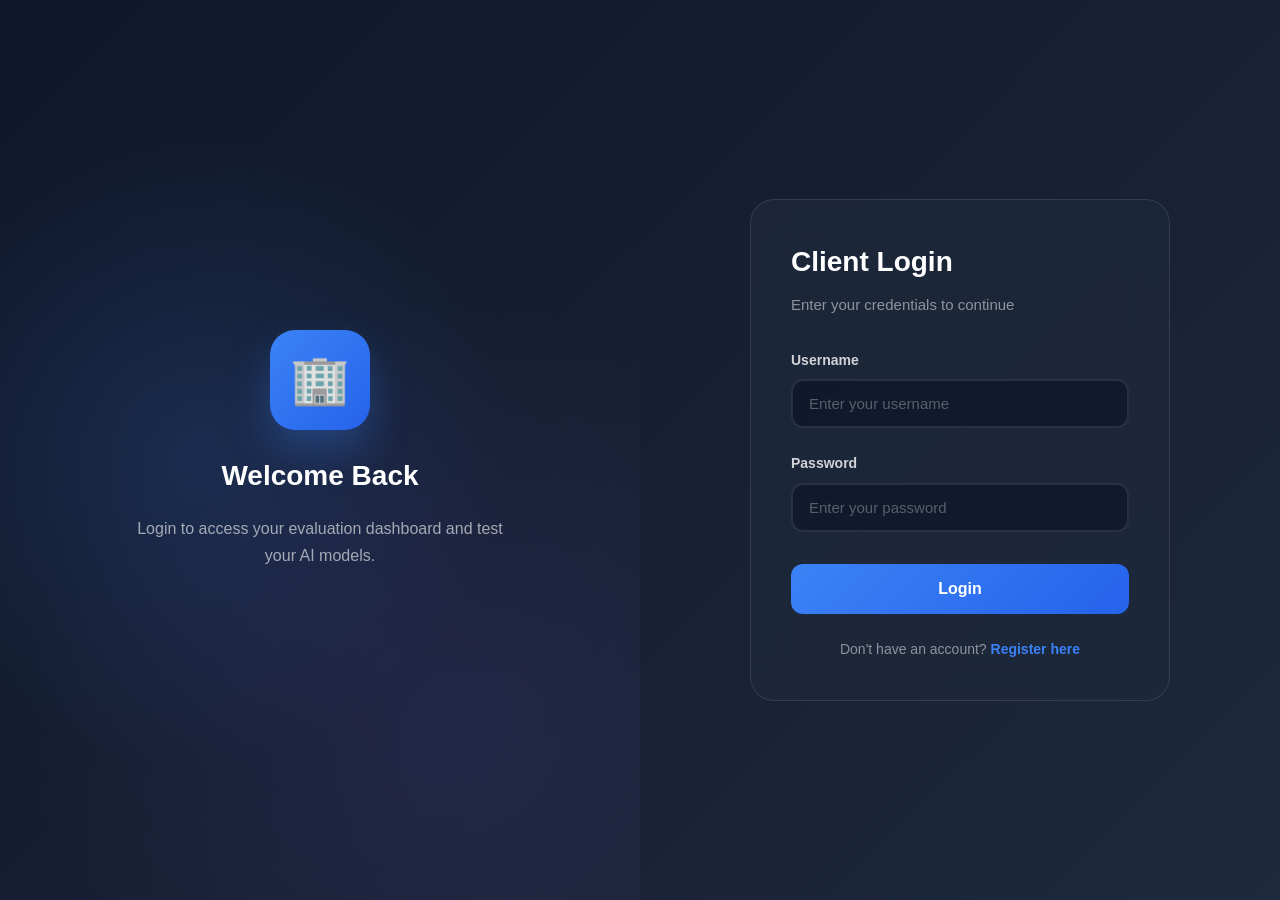
==== templates/client-dashboard.html @ 31e7d200 "Add Scale AI features for Africa: Annotations, RLHF, Synthetic Data, Payments, Notifications - Annot" ====
<!DOCTYPE html>
<html lang="en">
<head>
    <meta charset="UTF-8">
    <meta name="viewport" content="width=device-width, initial-scale=1.0">
    <title>Client Dashboard - Moussoum Defar</title>
    <link href="https://fonts.googleapis.com/css2?family=Inter:wght@300;400;500;600;700&display=swap" rel="stylesheet">
    <style>
        *, *::before, *::after { margin: 0; padding: 0; box-sizing: border-box; }
        body { font-family: 'Inter', sans-serif; background: #0a0f1a; color: white; min-height: 100vh; }
        .layout { display: flex; min-height: 100vh; }

        .sidebar {
            width: 260px; background: #0f172a; border-right: 1px solid rgba(255,255,255,0.06);
            padding: 32px 20px; position: fixed; top: 0; bottom: 0; left: 0;
            display: flex; flex-direction: column;
        }
        .sidebar-logo { display: flex; align-items: center; gap: 10px; text-decoration: none; color: white; font-size: 18px; font-weight: 600; margin-bottom: 40px; }
        .sidebar-logo-icon { width: 36px; height: 36px; background: linear-gradient(135deg, #3b82f6, #2563eb); border-radius: 10px; display: flex; align-items: center; justify-content: center; font-size: 16px; }
        .sidebar-nav { flex: 1; }
        .sidebar-link { display: flex; align-items: center; gap: 12px; padding: 12px 16px; color: rgba(255,255,255,0.5); text-decoration: none; border-radius: 10px; font-size: 14px; font-weight: 500; transition: all 0.2s; margin-bottom: 4px; cursor: pointer; }
        .sidebar-link:hover { color: white; background: rgba(255,255,255,0.04); }
        .sidebar-link.active { color: white; background: rgba(59, 130, 246, 0.1); border: 1px solid rgba(59, 130, 246, 0.15); }
        .sidebar-link .icon { font-size: 18px; width: 24px; text-align: center; }
        .sidebar-section { font-size: 11px; font-weight: 600; color: rgba(255,255,255,0.25); text-transform: uppercase; letter-spacing: 0.08em; padding: 16px 16px 8px; }
        .sidebar-footer { border-top: 1px solid rgba(255,255,255,0.06); padding-top: 20px; }
        .sidebar-user { display: flex; align-items: center; gap: 12px; padding: 12px 16px; background: rgba(255,255,255,0.03); border-radius: 10px; border: 1px solid rgba(255,255,255,0.06); }
        .user-avatar { width: 36px; height: 36px; background: rgba(59, 130, 246, 0.15); border-radius: 10px; display: flex; align-items: center; justify-content: center; font-size: 14px; font-weight: 600; color: #3b82f6; }
        .user-info { flex: 1; }
        .user-name { font-size: 13px; font-weight: 600; color: white; }
        .user-role { font-size: 11px; color: rgba(255,255,255,0.4); }

        .main { flex: 1; margin-left: 260px; padding: 40px; }
        .page-header { display: flex; justify-content: space-between; align-items: center; margin-bottom: 40px; }
        .page-title { font-size: 28px; font-weight: 600; color: white; }
        .page-subtitle { font-size: 14px; color: rgba(255,255,255,0.4); margin-top: 4px; }

        .stats-row { display: grid; grid-template-columns: repeat(4, 1fr); gap: 16px; margin-bottom: 40px; }
        .stat-card { background: rgba(15, 23, 42, 0.6); border: 1px solid rgba(255,255,255,0.06); border-radius: 14px; padding: 24px; }
        .stat-card-label { font-size: 12px; color: rgba(255,255,255,0.4); text-transform: uppercase; letter-spacing: 0.05em; margin-bottom: 8px; }
        .stat-card-value { font-size: 32px; font-weight: 600; color: white; }
        .stat-card-value.green { color: #10b981; }
        .stat-card-value.blue { color: #3b82f6; }
        .stat-card-value.purple { color: #8b5cf6; }

        .card { background: rgba(15, 23, 42, 0.6); border: 1px solid rgba(255,255,255,0.06); border-radius: 16px; margin-bottom: 24px; }
        .card-header { padding: 24px 28px; border-bottom: 1px solid rgba(255,255,255,0.06); display: flex; justify-content: space-between; align-items: center; }
        .card-title { font-size: 18px; font-weight: 600; color: white; }
        .card-body { padding: 28px; }

        .tabs { display: flex; gap: 4px; margin-bottom: 24px; background: rgba(15, 23, 42, 0.6); border: 1px solid rgba(255,255,255,0.06); border-radius: 12px; padding: 4px; }
        .tab { padding: 10px 20px; border-radius: 8px; font-size: 14px; font-weight: 500; color: rgba(255,255,255,0.5); cursor: pointer; transition: all 0.2s; border: none; background: none; font-family: 'Inter', sans-serif; }
        .tab:hover { color: white; }
        .tab.active { background: rgba(59, 130, 246, 0.15); color: #3b82f6; }

        .section { display: none; }
        .section.active { display: block; }

        .btn { padding: 10px 20px; font-size: 14px; font-weight: 500; border-radius: 10px; border: none; cursor: pointer; transition: all 0.2s; font-family: 'Inter', sans-serif; }
        .btn-primary { background: #3b82f6; color: white; }
        .btn-primary:hover { background: #2563eb; }
        .btn-secondary { background: rgba(255,255,255,0.06); color: rgba(255,255,255,0.7); border: 1px solid rgba(255,255,255,0.1); }
        .btn-danger { background: rgba(220, 38, 38, 0.1); color: #fca5a5; border: 1px solid rgba(220, 38, 38, 0.2); }

        .form-row { display: grid; grid-template-columns: 1fr 1fr; gap: 16px; }
        .form-group { margin-bottom: 20px; }
        .form-group.full { grid-column: 1 / -1; }
        .form-group label { display: block; margin-bottom: 8px; font-size: 13px; font-weight: 500; color: rgba(255,255,255,0.6); }
        .form-group input, .form-group select, .form-group textarea {
            width: 100%; padding: 12px 16px; background: rgba(10, 15, 26, 0.8); border: 1px solid rgba(255,255,255,0.1);
            border-radius: 10px; font-size: 14px; color: white; font-family: 'Inter', sans-serif; transition: all 0.2s;
        }
        .form-group input:focus, .form-group select:focus, .form-group textarea:focus { outline: none; border-color: #3b82f6; box-shadow: 0 0 0 3px rgba(59, 130, 246, 0.1); }
        .form-group select option { background: #1e293b; }
        .form-group textarea { resize: vertical; min-height: 80px; }
        .form-actions { display: flex; gap: 12px; justify-content: flex-end; margin-top: 8px; }

        table { width: 100%; border-collapse: collapse; }
        th { text-align: left; padding: 12px 16px; font-size: 11px; font-weight: 600; color: rgba(255,255,255,0.4); text-transform: uppercase; letter-spacing: 0.05em; border-bottom: 1px solid rgba(255,255,255,0.06); }
        td { padding: 14px 16px; font-size: 14px; color: rgba(255,255,255,0.7); border-bottom: 1px solid rgba(255,255,255,0.04); }
        tr:hover td { background: rgba(255,255,255,0.02); }
        .badge { display: inline-block; padding: 4px 12px; border-radius: 9999px; font-size: 12px; font-weight: 500; }
        .badge-active { background: rgba(16, 185, 129, 0.12); color: #10b981; }
        .badge-pending { background: rgba(251, 191, 36, 0.12); color: #fbbf24; }
        .badge-completed { background: rgba(59, 130, 246, 0.12); color: #3b82f6; }
        .badge-running { background: rgba(139, 92, 246, 0.12); color: #8b5cf6; }

        .modal-overlay { position: fixed; inset: 0; background: rgba(0,0,0,0.6); backdrop-filter: blur(4px); display: flex; align-items: center; justify-content: center; z-index: 1000; opacity: 0; pointer-events: none; transition: opacity 0.2s; }
        .modal-overlay.open { opacity: 1; pointer-events: all; }
        .modal { background: #1e293b; border: 1px solid rgba(255,255,255,0.1); border-radius: 20px; width: 100%; max-width: 640px; max-height: 90vh; overflow-y: auto; transform: translateY(20px); transition: transform 0.2s; }
        .modal-overlay.open .modal { transform: translateY(0); }
        .modal-header { padding: 24px 28px; border-bottom: 1px solid rgba(255,255,255,0.06); display: flex; justify-content: space-between; align-items: center; }
        .modal-title { font-size: 18px; font-weight: 600; }
        .modal-close { width: 32px; height: 32px; background: rgba(255,255,255,0.06); border: none; border-radius: 8px; color: rgba(255,255,255,0.5); font-size: 16px; cursor: pointer; display: flex; align-items: center; justify-content: center; }
        .modal-close:hover { background: rgba(255,255,255,0.1); color: white; }
        .modal-body { padding: 28px; }

        .alert { padding: 12px 16px; border-radius: 10px; font-size: 13px; margin-bottom: 16px; display: none; }
        .alert.show { display: block; }
        .alert-success { background: rgba(16, 185, 129, 0.1); color: #6ee7b7; border: 1px solid rgba(16, 185, 129, 0.2); }
        .alert-error { background: rgba(220, 38, 38, 0.1); color: #fca5a5; border: 1px solid rgba(220, 38, 38, 0.2); }

        .empty { text-align: center; padding: 60px 20px; }
        .empty-icon { font-size: 48px; margin-bottom: 16px; opacity: 0.5; }
        .empty-title { font-size: 16px; font-weight: 600; color: white; margin-bottom: 8px; }
        .empty-desc { font-size: 14px; color: rgba(255,255,255,0.4); margin-bottom: 24px; }

        .progress-bar { width: 100%; height: 6px; background: rgba(255,255,255,0.06); border-radius: 3px; overflow: hidden; }
        .progress-fill { height: 100%; background: linear-gradient(90deg, #3b82f6, #2563eb); border-radius: 3px; transition: width 0.3s; }

        @media (max-width: 1024px) {
            .sidebar { display: none; }
            .main { margin-left: 0; }
            .stats-row { grid-template-columns: repeat(2, 1fr); }
            .form-row { grid-template-columns: 1fr; }
        }
    </style>
</head>
<body>
    <div class="layout">
        <aside class="sidebar">
            <a href="/templates/index.html" class="sidebar-logo">
                <div class="sidebar-logo-icon">M</div>
                Moussoum Defar
            </a>
            <nav class="sidebar-nav">
                <a class="sidebar-link active" onclick="showSection('overview', this)"><span class="icon">📊</span> Overview</a>
                <div class="sidebar-section">Data</div>
                <a class="sidebar-link" onclick="showSection('collections', this)"><span class="icon">📦</span> Data Collections</a>
                <a class="sidebar-link" onclick="showSection('annotations', this)"><span class="icon">🏷️</span> Annotation Tasks</a>
                <a class="sidebar-link" onclick="showSection('rlhf', this)"><span class="icon">🤖</span> RLHF Tasks</a>
                <a class="sidebar-link" onclick="showSection('synthetic', this)"><span class="icon">🧬</span> Synthetic Data</a>
                <div class="sidebar-section">Tools</div>
                <a class="sidebar-link" onclick="showSection('evaluation', this)"><span class="icon">🧪</span> AI Evaluation</a>
                <a href="/api/docs/" class="sidebar-link"><span class="icon">📖</span> API Docs</a>
            </nav>
            <div class="sidebar-footer">
                <div class="sidebar-user">
                    <div class="user-avatar" id="userInitial">C</div>
                    <div class="user-info">
                        <div class="user-name" id="userName">Client</div>
                        <div class="user-role">Company</div>
                    </div>
                </div>
            </div>
        </aside>

        <main class="main">
            <!-- OVERVIEW -->
            <div class="section active" id="sec-overview">
                <div class="page-header"><h1 class="page-title">Dashboard</h1></div>
                <div class="stats-row">
                    <div class="stat-card"><div class="stat-card-label">Collections</div><div class="stat-card-value blue" id="sCollections">0</div></div>
                    <div class="stat-card"><div class="stat-card-label">Annotations</div><div class="stat-card-value green" id="sAnnotations">0</div></div>
                    <div class="stat-card"><div class="stat-card-label">RLHF Tasks</div><div class="stat-card-value purple" id="sRLHF">0</div></div>
                    <div class="stat-card"><div class="stat-card-label">Synthetic Jobs</div><div class="stat-card-value" id="sSynthetic">0</div></div>
                </div>
                <div class="card">
                    <div class="card-header"><h2 class="card-title">Quick Actions</h2></div>
                    <div class="card-body" style="display:flex;gap:16px;flex-wrap:wrap;">
                        <button class="btn btn-primary" onclick="openModal('collection')">+ New Data Collection</button>
                        <button class="btn btn-primary" onclick="openModal('annotation')">+ New Annotation Task</button>
                        <button class="btn btn-primary" onclick="openModal('rlhf')">+ New RLHF Task</button>
                        <button class="btn btn-primary" onclick="openModal('synthetic')">+ Generate Synthetic Data</button>
                    </div>
                </div>
            </div>

            <!-- DATA COLLECTIONS -->
            <div class="section" id="sec-collections">
                <div class="page-header"><h1 class="page-title">Data Collections</h1><button class="btn btn-primary" onclick="openModal('collection')">+ New Collection</button></div>
                <div class="card"><div class="card-body">
                    <table><thead><tr><th>Title</th><th>Type</th><th>Language</th><th>Country</th><th>Progress</th><th>Status</th><th>Actions</th></tr></thead>
                    <tbody id="collectionsTable"></tbody></table>
                </div></div>
            </div>

            <!-- ANNOTATIONS -->
            <div class="section" id="sec-annotations">
                <div class="page-header"><h1 class="page-title">Annotation Tasks</h1><button class="btn btn-primary" onclick="openModal('annotation')">+ New Task</button></div>
                <div class="card"><div class="card-body">
                    <table><thead><tr><th>Title</th><th>Type</th><th>Language</th><th>Difficulty</th><th>Reward</th><th>Progress</th><th>Status</th></tr></thead>
                    <tbody id="annotationsTable"></tbody></table>
                </div></div>
            </div>

            <!-- RLHF -->
            <div class="section" id="sec-rlhf">
                <div class="page-header"><h1 class="page-title">RLHF Tasks</h1><button class="btn btn-primary" onclick="openModal('rlhf')">+ New Task</button></div>
                <div class="card"><div class="card-body">
                    <table><thead><tr><th>Title</th><th>Type</th><th>Language</th><th>Prompt</th><th>Responses</th><th>Workers</th><th>Status</th></tr></thead>
                    <tbody id="rlhfTable"></tbody></table>
                </div></div>
            </div>

            <!-- SYNTHETIC -->
            <div class="section" id="sec-synthetic">
                <div class="page-header"><h1 class="page-title">Synthetic Data</h1><button class="btn btn-primary" onclick="openModal('synthetic')">+ New Job</button></div>
                <div class="card"><div class="card-body">
                    <table><thead><tr><th>Title</th><th>Type</th><th>Language</th><th>Target</th><th>Generated</th><th>Status</th><th>Actions</th></tr></thead>
                    <tbody id="syntheticTable"></tbody></table>
                </div></div>
            </div>

            <!-- EVALUATION -->
            <div class="section" id="sec-evaluation">
                <div class="page-header"><h1 class="page-title">AI Evaluation</h1><button class="btn btn-primary" onclick="window.location.href='/templates/evaluation.html'">Open Lab</button></div>
                <div class="card"><div class="card-body"><p style="color:rgba(255,255,255,0.5);">Go to the Evaluation Lab to test your AI models against African benchmarks.</p></div></div>
            </div>
        </main>
    </div>

    <!-- MODAL -->
    <div class="modal-overlay" id="modal">
        <div class="modal">
            <div class="modal-header">
                <h3 class="modal-title" id="modalTitle">New Task</h3>
                <button class="modal-close" onclick="closeModal()">×</button>
            </div>
            <div class="modal-body" id="modalBody"></div>
        </div>
    </div>

    <script>
        const TOKEN = localStorage.getItem('clientToken');
        const clientData = JSON.parse(localStorage.getItem('clientData') || '{}');
        if (!TOKEN) window.location.href = '/templates/client-login.html';

        const headers = { 'Authorization': 'Bearer ' + TOKEN, 'Content-Type': 'application/json' };

        if (clientData.company_name) {
            document.getElementById('userName').textContent = clientData.company_name;
            document.getElementById('userInitial').textContent = clientData.company_name[0].toUpperCase();
        }

        const LANGUAGES = [
            { code: 'wo', name: 'Wolof' }, { code: 'fr', name: 'French' }, { code: 'en', name: 'English' },
            { code: 'pcm', name: 'Pidgin' }, { code: 'ha', name: 'Hausa' }, { code: 'sw', name: 'Swahili' },
            { code: 'sh', name: 'Sheng' }, { code: 'ak', name: 'Akan' }, { code: 'am', name: 'Amharic' },
            { code: 'bm', name: 'Bambara' }, { code: 'yo', name: 'Yoruba' }, { code: 'ig', name: 'Igbo' },
            { code: 'zu', name: 'Zulu' }, { code: 'af', name: 'Afrikaans' }, { code: 'rw', name: 'Kinyarwanda' },
            { code: 'sn', name: 'Shona' }
        ];
        const COUNTRIES = [
            { code: 'SN', name: 'Senegal' }, { code: 'NG', name: 'Nigeria' }, { code: 'KE', name: 'Kenya' },
            { code: 'GH', name: 'Ghana' }, { code: 'CI', name: 'Ivory Coast' }, { code: 'ML', name: 'Mali' },
            { code: 'CM', name: 'Cameroon' }, { code: 'TZ', name: 'Tanzania' }, { code: 'ET', name: 'Ethiopia' },
            { code: 'ZA', name: 'South Africa' }
        ];

        function showSection(name, el) {
            document.querySelectorAll('.section').forEach(s => s.classList.remove('active'));
            document.querySelectorAll('.sidebar-link').forEach(l => l.classList.remove('active'));
            document.getElementById('sec-' + name).classList.add('active');
            if (el) el.classList.add('active');
        }

        async function api(url, opts = {}) {
            const res = await fetch(url, { headers, ...opts });
            if (res.status === 401) { localStorage.removeItem('clientToken'); window.location.href = '/templates/client-login.html'; return null; }
            return res.json();
        }

        function langOpts() { return LANGUAGES.map(l => `<option value="${l.code}">${l.name}</option>`).join(''); }
        function countryOpts() { return COUNTRIES.map(c => `<option value="${c.code}">${c.name}</option>`).join(''); }

        async function loadOverview() {
            const [collections, annotations, rlhf, synthetic] = await Promise.all([
                api('/api/v1/clients/data-collections/'),
                api('/api/v1/workers/annotations/'),
                api('/api/v1/workers/rlhf/'),
                api('/api/v1/workers/synthetic/'),
            ]);
            document.getElementById('sCollections').textContent = (collections || []).length;
            document.getElementById('sAnnotations').textContent = (annotations || []).length;
            document.getElementById('sRLHF').textContent = (rlhf || []).length;
            document.getElementById('sSynthetic').textContent = (synthetic || []).length;
        }

        async function loadCollections() {
            const data = await api('/api/v1/clients/data-collections/');
            if (!data || data.length === 0) {
                document.getElementById('collectionsTable').innerHTML = '<tr><td colspan="7" class="empty"><div class="empty-title">No collections</div></td></tr>';
                return;
            }
            document.getElementById('collectionsTable').innerHTML = data.map(c => {
                const progress = c.target_count > 0 ? Math.round((c.current_count / c.target_count) * 100) : 0;
                return `<tr>
                    <td style="font-weight:500;color:white;">${c.title}</td>
                    <td>${c.data_type}</td>
                    <td>${c.language_name || '-'}</td>
                    <td>${c.country_name || '-'}</td>
                    <td><div style="display:flex;align-items:center;gap:10px;"><div class="progress-bar" style="width:80px;"><div class="progress-fill" style="width:${progress}%;"></div></div><span style="font-size:12px;color:rgba(255,255,255,0.5);">${c.current_count}/${c.target_count}</span></div></td>
                    <td><span class="badge badge-${c.status}">${c.status}</span></td>
                    <td><button class="btn btn-danger" style="padding:6px 12px;font-size:12px;" onclick="deleteItem('/api/v1/clients/data-collections/${c.id}/')">Delete</button></td>
                </tr>`;
            }).join('');
        }

        async function loadAnnotations() {
            const data = await api('/api/v1/workers/annotations/');
            if (!data || data.length === 0) {
                document.getElementById('annotationsTable').innerHTML = '<tr><td colspan="7" class="empty"><div class="empty-title">No annotation tasks</div></td></tr>';
                return;
            }
            document.getElementById('annotationsTable').innerHTML = data.map(t => `
                <tr>
                    <td style="font-weight:500;color:white;">${t.title}</td>
                    <td>${t.task_type.replace('_', ' ')}</td>
                    <td>${t.language_name || '-'}</td>
                    <td>${'★'.repeat(t.difficulty)}</td>
                    <td style="color:#10b981;font-weight:600;">$${t.reward}</td>
                    <td>${t.current_annotations}/${t.max_annotations}</td>
                    <td><span class="badge badge-${t.status}">${t.status}</span></td>
                </tr>
            `).join('');
        }

        async function loadRLHF() {
            const data = await api('/api/v1/workers/rlhf/');
            if (!data || data.length === 0) {
                document.getElementById('rlhfTable').innerHTML = '<tr><td colspan="7" class="empty"><div class="empty-title">No RLHF tasks</div></td></tr>';
                return;
            }
            document.getElementById('rlhfTable').innerHTML = data.map(t => `
                <tr>
                    <td style="font-weight:500;color:white;">${t.title}</td>
                    <td>${t.task_type.replace('_', ' ')}</td>
                    <td>${t.language_name || '-'}</td>
                    <td style="max-width:200px;overflow:hidden;text-overflow:ellipsis;white-space:nowrap;">${t.prompt}</td>
                    <td>${t.responses.length}</td>
                    <td>${t.current_workers}/${t.max_workers}</td>
                    <td><span class="badge badge-${t.status}">${t.status}</span></td>
                </tr>
            `).join('');
        }

        async function loadSynthetic() {
            const data = await api('/api/v1/workers/synthetic/');
            if (!data || data.length === 0) {
                document.getElementById('syntheticTable').innerHTML = '<tr><td colspan="7" class="empty"><div class="empty-title">No synthetic jobs</div></td></tr>';
                return;
            }
            document.getElementById('syntheticTable').innerHTML = data.map(j => `
                <tr>
                    <td style="font-weight:500;color:white;">${j.title}</td>
                    <td>${j.generation_type.replace('_', ' ')}</td>
                    <td>${j.language_name || '-'}</td>
                    <td>${j.target_count}</td>
                    <td>${j.current_count}</td>
                    <td><span class="badge badge-${j.status}">${j.status}</span></td>
                    <td>${j.status === 'completed' ? '<button class="btn btn-secondary" style="padding:6px 12px;font-size:12px;" onclick="downloadSynthetic(' + j.id + ')">Download</button>' : ''}</td>
                </tr>
            `).join('');
        }

        async function deleteItem(url) {
            if (!confirm('Delete this item?')) return;
            await fetch(url, { method: 'DELETE', headers });
            loadCollections();
        }

        async function downloadSynthetic(id) {
            const data = await api('/api/v1/workers/synthetic/' + id + '/download/');
            if (data) {
                const blob = new Blob([JSON.stringify(data.data, null, 2)], { type: 'application/json' });
                const a = document.createElement('a');
                a.href = URL.createObjectURL(blob);
                a.download = data.title + '.json';
                a.click();
            }
        }

        function openModal(type) {
            const title = { collection: 'New Data Collection', annotation: 'New Annotation Task', rlhf: 'New RLHF Task', synthetic: 'Generate Synthetic Data' }[type];
            document.getElementById('modalTitle').textContent = title;

            const forms = {
                collection: `
                    <form id="createForm" onsubmit="submitForm(event, 'collection')">
                        <div class="form-group full"><label>Title *</label><input type="text" id="fTitle" required placeholder="e.g. Wolof Voice Commands"></div>
                        <div class="form-group full"><label>Description *</label><textarea id="fDesc" required placeholder="Describe what data you need..."></textarea></div>
                        <div class="form-row">
                            <div class="form-group"><label>Data Type *</label><select id="fType"><option value="text">Text</option><option value="audio">Audio</option><option value="image">Image</option><option value="video">Video</option><option value="document">Document</option></select></div>
                            <div class="form-group"><label>Language *</label><select id="fLang">${langOpts()}</select></div>
                        </div>
                        <div class="form-row">
                            <div class="form-group"><label>Country *</label><select id="fCountry">${countryOpts()}</select></div>
                            <div class="form-group"><label>Target Count</label><input type="number" id="fTarget" value="100" min="1"></div>
                        </div>
                        <div class="form-row">
                            <div class="form-group"><label>Price per Item ($)</label><input type="number" id="fPrice" value="0.10" min="0.01" step="0.01"></div>
                            <div class="form-group"><label>Status</label><select id="fStatus"><option value="active">Active</option><option value="paused">Paused</option></select></div>
                        </div>
                        <div class="form-group full"><label>Instructions</label><textarea id="fInstructions" placeholder="Special instructions for workers..."></textarea></div>
                        <div class="form-actions"><button type="button" class="btn btn-secondary" onclick="closeModal()">Cancel</button><button type="submit" class="btn btn-primary">Create</button></div>
                    </form>`,
                annotation: `
                    <form id="createForm" onsubmit="submitForm(event, 'annotation')">
                        <div class="form-group full"><label>Title *</label><input type="text" id="fTitle" required placeholder="e.g. Classify Senegalese market images"></div>
                        <div class="form-group full"><label>Description *</label><textarea id="fDesc" required placeholder="What should annotators do..."></textarea></div>
                        <div class="form-row">
                            <div class="form-group"><label>Task Type *</label><select id="fTaskType"><option value="image_bbox">Image Bounding Box</option><option value="image_classification">Image Classification</option><option value="text_classification">Text Classification</option><option value="text_ner">Named Entity Recognition</option><option value="text_sentiment">Sentiment Analysis</option><option value="text_translation">Translation</option><option value="audio_transcription">Audio Transcription</option><option value="conversation_rating">Conversation Rating</option></select></div>
                            <div class="form-group"><label>Language *</label><select id="fLang">${langOpts()}</select></div>
                        </div>
                        <div class="form-row">
                            <div class="form-group"><label>Country</label><select id="fCountry">${countryOpts()}</select></div>
                            <div class="form-group"><label>Difficulty</label><select id="fDifficulty"><option value="1">Easy</option><option value="2" selected>Medium</option><option value="3">Hard</option><option value="4">Expert</option></select></div>
                        </div>
                        <div class="form-row">
                            <div class="form-group"><label>Reward ($)</label><input type="number" id="fReward" value="0.10" min="0.01" step="0.01"></div>
                            <div class="form-group"><label>Max Workers</label><input type="number" id="fMaxWorkers" value="3" min="1"></div>
                        </div>
                        <div class="form-group full"><label>Instructions</label><textarea id="fInstructions" placeholder="Detailed instructions for annotators..."></textarea></div>
                        <div class="form-actions"><button type="button" class="btn btn-secondary" onclick="closeModal()">Cancel</button><button type="submit" class="btn btn-primary">Create Task</button></div>
                    </form>`,
                rlhf: `
                    <form id="createForm" onsubmit="submitForm(event, 'rlhf')">
                        <div class="form-group full"><label>Title *</label><input type="text" id="fTitle" required placeholder="e.g. Compare Wolof translation quality"></div>
                        <div class="form-group full"><label>Description *</label><textarea id="fDesc" required placeholder="What should workers evaluate..."></textarea></div>
                        <div class="form-row">
                            <div class="form-group"><label>Task Type *</label><select id="fTaskType"><option value="comparison">Response Comparison (A vs B)</option><option value="ranking">Rank Multiple Responses</option><option value="rating">Rate Response Quality</option><option value="preference">Preference Pair</option><option value="correction">Text Correction</option></select></div>
                            <div class="form-group"><label>Language *</label><select id="fLang">${langOpts()}</select></div>
                        </div>
                        <div class="form-group full"><label>AI Prompt *</label><textarea id="fPrompt" required placeholder="The prompt given to the AI model..."></textarea></div>
                        <div class="form-group full"><label>AI Responses (one per line) *</label><textarea id="fResponses" required placeholder="Response A&#10;Response B&#10;Response C"></textarea></div>
                        <div class="form-row">
                            <div class="form-group"><label>Reward ($)</label><input type="number" id="fReward" value="0.15" min="0.01" step="0.01"></div>
                            <div class="form-group"><label>Max Workers</label><input type="number" id="fMaxWorkers" value="5" min="1"></div>
                        </div>
                        <div class="form-actions"><button type="button" class="btn btn-secondary" onclick="closeModal()">Cancel</button><button type="submit" class="btn btn-primary">Create Task</button></div>
                    </form>`,
                synthetic: `
                    <form id="createForm" onsubmit="submitForm(event, 'synthetic')">
                        <div class="form-group full"><label>Title *</label><input type="text" id="fTitle" required placeholder="e.g. Generate Yoruba Q&A pairs"></div>
                        <div class="form-group full"><label>Description</label><textarea id="fDesc" placeholder="Description of the synthetic data..."></textarea></div>
                        <div class="form-row">
                            <div class="form-group"><label>Generation Type *</label><select id="fGenType"><option value="conversation">Conversation Generation</option><option value="translation">Translation Pairs</option><option value="qa_pairs">Q&A Pairs</option><option value="text_variations">Text Variations</option><option value="entity_data">Named Entity Data</option><option value="sentiment_data">Sentiment Labeled Text</option></select></div>
                            <div class="form-group"><label>Language *</label><select id="fLang">${langOpts()}</select></div>
                        </div>
                        <div class="form-row">
                            <div class="form-group"><label>Country</label><select id="fCountry">${countryOpts()}</select></div>
                            <div class="form-group"><label>Target Count</label><input type="number" id="fTarget" value="100" min="1"></div>
                        </div>
                        <div class="form-actions"><button type="button" class="btn btn-secondary" onclick="closeModal()">Cancel</button><button type="submit" class="btn btn-primary">Generate</button></div>
                    </form>`
            };

            document.getElementById('modalBody').innerHTML = forms[type];
            document.getElementById('modal').classList.add('open');
        }

        function closeModal() { document.getElementById('modal').classList.remove('open'); }

        async function submitForm(e, type) {
            e.preventDefault();
            let url, data;

            if (type === 'collection') {
                data = {
                    title: document.getElementById('fTitle').value,
                    description: document.getElementById('fDesc').value,
                    data_type: document.getElementById('fType').value,
                    language: LANGUAGES.find(l => l.code === document.getElementById('fLang').value)?.name || '',
                    country: COUNTRIES.find(c => c.code === document.getElementById('fCountry').value)?.name || '',
                    target_count: parseInt(document.getElementById('fTarget').value) || 100,
                    price_per_item: parseFloat(document.getElementById('fPrice').value) || 0.10,
                    status: document.getElementById('fStatus').value,
                    instructions: document.getElementById('fInstructions').value,
                };
                url = '/api/v1/clients/data-collections/';
            } else if (type === 'annotation') {
                data = {
                    title: document.getElementById('fTitle').value,
                    description: document.getElementById('fDesc').value,
                    task_type: document.getElementById('fTaskType').value,
                    language: LANGUAGES.find(l => l.code === document.getElementById('fLang').value)?.name || '',
                    country: COUNTRIES.find(c => c.code === document.getElementById('fCountry').value)?.name || '',
                    difficulty: parseInt(document.getElementById('fDifficulty').value) || 2,
                    reward: parseFloat(document.getElementById('fReward').value) || 0.10,
                    max_annotations: parseInt(document.getElementById('fMaxWorkers').value) || 3,
                    instructions: document.getElementById('fInstructions').value,
                    input_data: {},
                    expected_output: {},
                    status: 'in_progress',
                };
                url = '/api/v1/workers/annotations/';
            } else if (type === 'rlhf') {
                data = {
                    title: document.getElementById('fTitle').value,
                    description: document.getElementById('fDesc').value,
                    task_type: document.getElementById('fTaskType').value,
                    language: LANGUAGES.find(l => l.code === document.getElementById('fLang').value)?.name || '',
                    prompt: document.getElementById('fPrompt').value,
                    responses: document.getElementById('fResponses').value.split('\n').filter(r => r.trim()),
                    reward: parseFloat(document.getElementById('fReward').value) || 0.15,
                    max_workers: parseInt(document.getElementById('fMaxWorkers').value) || 5,
                    status: 'in_progress',
                };
                url = '/api/v1/workers/rlhf/';
            } else if (type === 'synthetic') {
                data = {
                    title: document.getElementById('fTitle').value,
                    description: document.getElementById('fDesc').value,
                    generation_type: document.getElementById('fGenType').value,
                    language: LANGUAGES.find(l => l.code === document.getElementById('fLang').value)?.name || '',
                    country: COUNTRIES.find(c => c.code === document.getElementById('fCountry').value)?.name || '',
                    target_count: parseInt(document.getElementById('fTarget').value) || 100,
                };
                url = '/api/v1/workers/synthetic/';
            }

            const res = await fetch(url, { method: 'POST', headers, body: JSON.stringify(data) });
            if (res.ok) {
                closeModal();
                if (type === 'collection') loadCollections();
                else if (type === 'annotation') loadAnnotations();
                else if (type === 'rlhf') loadRLHF();
                else if (type === 'synthetic') loadSynthetic();
                loadOverview();
            } else {
                const err = await res.json();
                alert('Error: ' + JSON.stringify(err));
            }
        }

        // Init
        loadOverview();
        loadCollections();
        loadAnnotations();
        loadRLHF();
        loadSynthetic();
    </script>
</body>
</html>
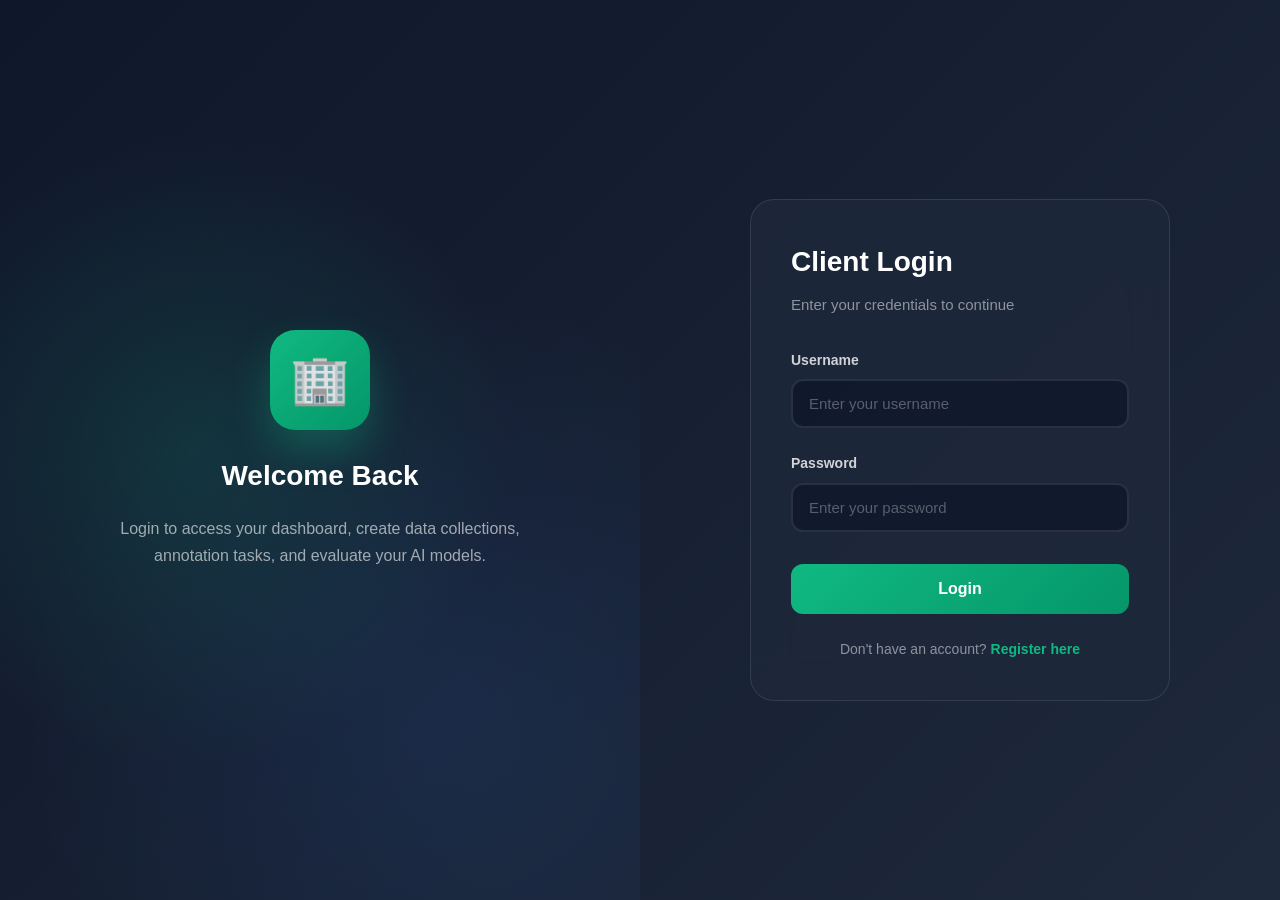
==== commit 10928616: "Fix client pages: green theme matching worker pages, cache-busting headers, redirect to dashboard" ====
--- a/templates/client-dashboard.html
+++ b/templates/client-dashboard.html
@@ -4,6 +4,9 @@
     <meta charset="UTF-8">
     <meta name="viewport" content="width=device-width, initial-scale=1.0">
     <title>Client Dashboard - Moussoum Defar</title>
+    <meta http-equiv="Cache-Control" content="no-cache, no-store, must-revalidate">
+    <meta http-equiv="Pragma" content="no-cache">
+    <meta http-equiv="Expires" content="0">
     <link href="https://fonts.googleapis.com/css2?family=Inter:wght@300;400;500;600;700&display=swap" rel="stylesheet">
     <style>
         *, *::before, *::after { margin: 0; padding: 0; box-sizing: border-box; }
@@ -16,16 +19,16 @@
             display: flex; flex-direction: column;
         }
         .sidebar-logo { display: flex; align-items: center; gap: 10px; text-decoration: none; color: white; font-size: 18px; font-weight: 600; margin-bottom: 40px; }
-        .sidebar-logo-icon { width: 36px; height: 36px; background: linear-gradient(135deg, #3b82f6, #2563eb); border-radius: 10px; display: flex; align-items: center; justify-content: center; font-size: 16px; }
+        .sidebar-logo-icon { width: 36px; height: 36px; background: linear-gradient(135deg, #10b981, #059669); border-radius: 10px; display: flex; align-items: center; justify-content: center; font-size: 16px; }
         .sidebar-nav { flex: 1; }
         .sidebar-link { display: flex; align-items: center; gap: 12px; padding: 12px 16px; color: rgba(255,255,255,0.5); text-decoration: none; border-radius: 10px; font-size: 14px; font-weight: 500; transition: all 0.2s; margin-bottom: 4px; cursor: pointer; }
         .sidebar-link:hover { color: white; background: rgba(255,255,255,0.04); }
-        .sidebar-link.active { color: white; background: rgba(59, 130, 246, 0.1); border: 1px solid rgba(59, 130, 246, 0.15); }
+        .sidebar-link.active { color: white; background: rgba(16, 185, 129, 0.1); border: 1px solid rgba(16, 185, 129, 0.15); }
         .sidebar-link .icon { font-size: 18px; width: 24px; text-align: center; }
         .sidebar-section { font-size: 11px; font-weight: 600; color: rgba(255,255,255,0.25); text-transform: uppercase; letter-spacing: 0.08em; padding: 16px 16px 8px; }
         .sidebar-footer { border-top: 1px solid rgba(255,255,255,0.06); padding-top: 20px; }
         .sidebar-user { display: flex; align-items: center; gap: 12px; padding: 12px 16px; background: rgba(255,255,255,0.03); border-radius: 10px; border: 1px solid rgba(255,255,255,0.06); }
-        .user-avatar { width: 36px; height: 36px; background: rgba(59, 130, 246, 0.15); border-radius: 10px; display: flex; align-items: center; justify-content: center; font-size: 14px; font-weight: 600; color: #3b82f6; }
+        .user-avatar { width: 36px; height: 36px; background: rgba(16, 185, 129, 0.15); border-radius: 10px; display: flex; align-items: center; justify-content: center; font-size: 14px; font-weight: 600; color: #10b981; }
         .user-info { flex: 1; }
         .user-name { font-size: 13px; font-weight: 600; color: white; }
         .user-role { font-size: 11px; color: rgba(255,255,255,0.4); }
@@ -40,7 +43,7 @@
         .stat-card-label { font-size: 12px; color: rgba(255,255,255,0.4); text-transform: uppercase; letter-spacing: 0.05em; margin-bottom: 8px; }
         .stat-card-value { font-size: 32px; font-weight: 600; color: white; }
         .stat-card-value.green { color: #10b981; }
-        .stat-card-value.blue { color: #3b82f6; }
+        .stat-card-value.blue { color: #10b981; }
         .stat-card-value.purple { color: #8b5cf6; }
 
         .card { background: rgba(15, 23, 42, 0.6); border: 1px solid rgba(255,255,255,0.06); border-radius: 16px; margin-bottom: 24px; }
@@ -82,7 +85,7 @@
         .badge { display: inline-block; padding: 4px 12px; border-radius: 9999px; font-size: 12px; font-weight: 500; }
         .badge-active { background: rgba(16, 185, 129, 0.12); color: #10b981; }
         .badge-pending { background: rgba(251, 191, 36, 0.12); color: #fbbf24; }
-        .badge-completed { background: rgba(59, 130, 246, 0.12); color: #3b82f6; }
+        .badge-completed { background: rgba(16, 185, 129, 0.12); color: #10b981; }
         .badge-running { background: rgba(139, 92, 246, 0.12); color: #8b5cf6; }
 
         .modal-overlay { position: fixed; inset: 0; background: rgba(0,0,0,0.6); backdrop-filter: blur(4px); display: flex; align-items: center; justify-content: center; z-index: 1000; opacity: 0; pointer-events: none; transition: opacity 0.2s; }
@@ -106,7 +109,7 @@
         .empty-desc { font-size: 14px; color: rgba(255,255,255,0.4); margin-bottom: 24px; }
 
         .progress-bar { width: 100%; height: 6px; background: rgba(255,255,255,0.06); border-radius: 3px; overflow: hidden; }
-        .progress-fill { height: 100%; background: linear-gradient(90deg, #3b82f6, #2563eb); border-radius: 3px; transition: width 0.3s; }
+        .progress-fill { height: 100%; background: linear-gradient(90deg, #10b981, #059669); border-radius: 3px; transition: width 0.3s; }
 
         @media (max-width: 1024px) {
             .sidebar { display: none; }
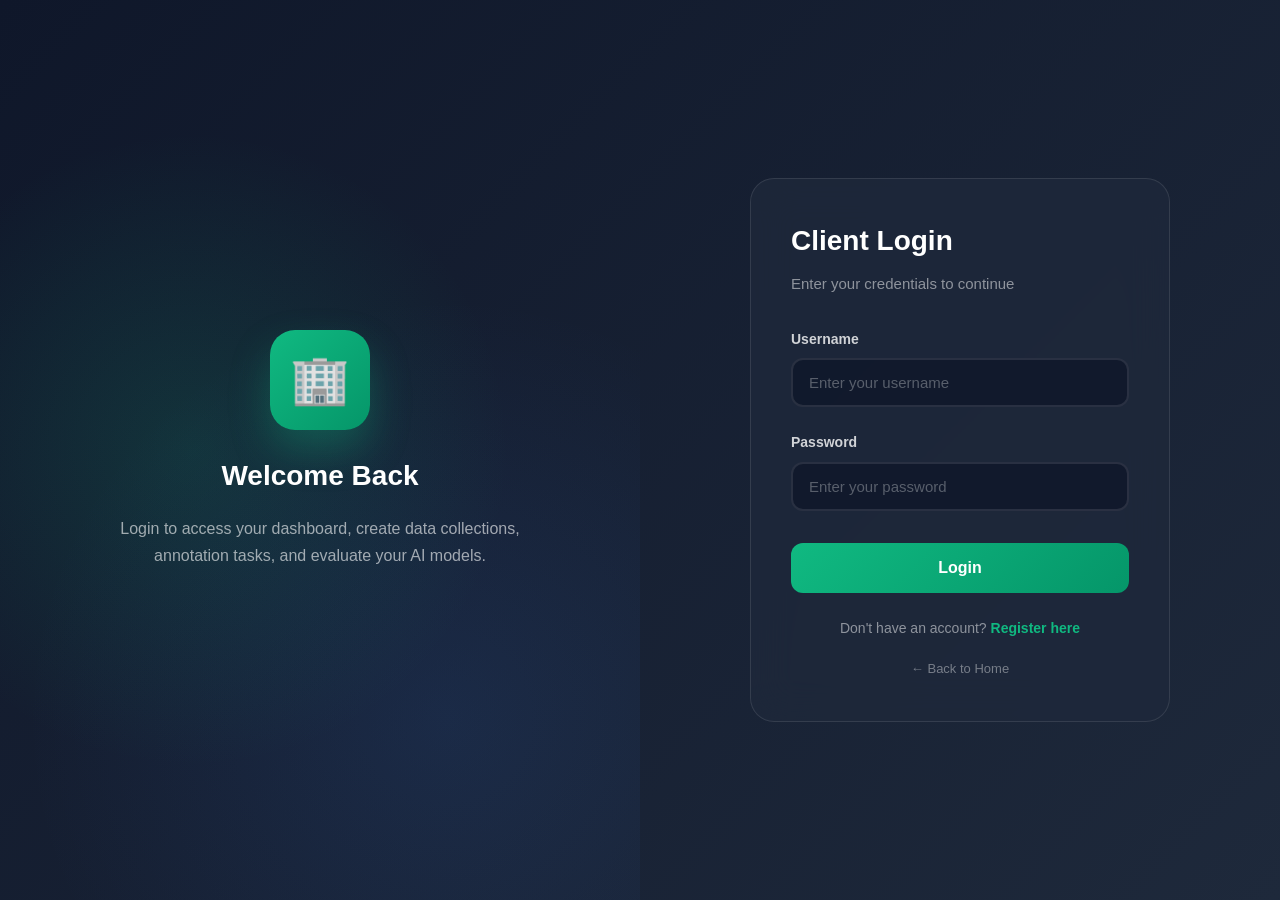
==== commit f81a96e3: "Add Collected Data section to client dashboard - view worker submissions" ====
--- a/templates/client-dashboard.html
+++ b/templates/client-dashboard.html
@@ -45,6 +45,8 @@
         .stat-card-value.green { color: #10b981; }
         .stat-card-value.blue { color: #10b981; }
         .stat-card-value.purple { color: #8b5cf6; }
+        .stat-card-value.orange { color: #f59e0b; }
+        .stat-card-value.red { color: #ef4444; }
 
         .card { background: rgba(15, 23, 42, 0.6); border: 1px solid rgba(255,255,255,0.06); border-radius: 16px; margin-bottom: 24px; }
         .card-header { padding: 24px 28px; border-bottom: 1px solid rgba(255,255,255,0.06); display: flex; justify-content: space-between; align-items: center; }
@@ -111,6 +113,28 @@
         .progress-bar { width: 100%; height: 6px; background: rgba(255,255,255,0.06); border-radius: 3px; overflow: hidden; }
         .progress-fill { height: 100%; background: linear-gradient(90deg, #10b981, #059669); border-radius: 3px; transition: width 0.3s; }
 
+        /* Notification Panel */
+        .notif-wrapper { position: relative; }
+        .notif-bell { width: 40px; height: 40px; background: rgba(255,255,255,0.06); border: 1px solid rgba(255,255,255,0.1); border-radius: 10px; display: flex; align-items: center; justify-content: center; cursor: pointer; transition: all 0.2s; position: relative; font-size: 18px; }
+        .notif-bell:hover { background: rgba(255,255,255,0.1); }
+        .notif-badge { position: absolute; top: -4px; right: -4px; min-width: 18px; height: 18px; background: #ef4444; color: white; border-radius: 9px; font-size: 10px; font-weight: 700; display: flex; align-items: center; justify-content: center; padding: 0 4px; display: none; }
+        .notif-badge.show { display: flex; }
+        .notif-panel { position: absolute; top: calc(100% + 8px); right: 0; width: 380px; max-height: 480px; background: #1e293b; border: 1px solid rgba(255,255,255,0.1); border-radius: 14px; box-shadow: 0 20px 40px rgba(0,0,0,0.4); display: none; z-index: 100; overflow: hidden; }
+        .notif-panel.open { display: block; }
+        .notif-panel-header { padding: 16px 20px; border-bottom: 1px solid rgba(255,255,255,0.06); display: flex; justify-content: space-between; align-items: center; }
+        .notif-panel-header h3 { font-size: 15px; font-weight: 600; }
+        .notif-mark-read { background: none; border: none; color: #10b981; font-size: 12px; font-weight: 500; cursor: pointer; font-family: 'Inter', sans-serif; }
+        .notif-mark-read:hover { text-decoration: underline; }
+        .notif-list { max-height: 400px; overflow-y: auto; }
+        .notif-item { padding: 14px 20px; border-bottom: 1px solid rgba(255,255,255,0.04); cursor: pointer; transition: background 0.15s; }
+        .notif-item:hover { background: rgba(255,255,255,0.03); }
+        .notif-item.unread { background: rgba(16, 185, 129, 0.05); border-left: 3px solid #10b981; }
+        .notif-item-title { font-size: 13px; font-weight: 600; color: white; margin-bottom: 4px; }
+        .notif-item-msg { font-size: 12px; color: rgba(255,255,255,0.5); line-height: 1.5; }
+        .notif-item-time { font-size: 11px; color: rgba(255,255,255,0.3); margin-top: 6px; }
+        .notif-empty { text-align: center; padding: 40px 20px; color: rgba(255,255,255,0.4); font-size: 14px; }
+        .notif-icon { display: inline-block; margin-right: 6px; }
+
         @media (max-width: 1024px) {
             .sidebar { display: none; }
             .main { margin-left: 0; }
@@ -122,7 +146,7 @@
 <body>
     <div class="layout">
         <aside class="sidebar">
-            <a href="/templates/index.html" class="sidebar-logo">
+            <a href="/templates/client-dashboard.html" class="sidebar-logo">
                 <div class="sidebar-logo-icon">M</div>
                 Moussoum Defar
             </a>
@@ -130,6 +154,7 @@
                 <a class="sidebar-link active" onclick="showSection('overview', this)"><span class="icon">📊</span> Overview</a>
                 <div class="sidebar-section">Data</div>
                 <a class="sidebar-link" onclick="showSection('collections', this)"><span class="icon">📦</span> Data Collections</a>
+                <a class="sidebar-link" onclick="showSection('submissions', this)"><span class="icon">📥</span> Collected Data</a>
                 <a class="sidebar-link" onclick="showSection('annotations', this)"><span class="icon">🏷️</span> Annotation Tasks</a>
                 <a class="sidebar-link" onclick="showSection('rlhf', this)"><span class="icon">🤖</span> RLHF Tasks</a>
                 <a class="sidebar-link" onclick="showSection('synthetic', this)"><span class="icon">🧬</span> Synthetic Data</a>
@@ -138,6 +163,7 @@
                 <a href="/api/docs/" class="sidebar-link"><span class="icon">📖</span> API Docs</a>
             </nav>
             <div class="sidebar-footer">
+                <a onclick="logout()" class="sidebar-link" style="margin-bottom:12px;color:rgba(255,100,100,0.6);cursor:pointer;"><span class="icon">🚪</span> Logout</a>
                 <div class="sidebar-user">
                     <div class="user-avatar" id="userInitial">C</div>
                     <div class="user-info">
@@ -151,7 +177,16 @@
         <main class="main">
             <!-- OVERVIEW -->
             <div class="section active" id="sec-overview">
-                <div class="page-header"><h1 class="page-title">Dashboard</h1></div>
+                <div class="page-header">
+                    <h1 class="page-title">Dashboard</h1>
+                    <div class="notif-wrapper" id="notifWrapper">
+                        <div class="notif-bell" onclick="toggleNotifPanel()">🔔<div class="notif-badge" id="notifBadge">0</div></div>
+                        <div class="notif-panel" id="notifPanel">
+                            <div class="notif-panel-header"><h3>Notifications</h3><button class="notif-mark-read" onclick="markAllRead()">Mark all read</button></div>
+                            <div class="notif-list" id="notifList"><div class="notif-empty">No notifications yet</div></div>
+                        </div>
+                    </div>
+                </div>
                 <div class="stats-row">
                     <div class="stat-card"><div class="stat-card-label">Collections</div><div class="stat-card-value blue" id="sCollections">0</div></div>
                     <div class="stat-card"><div class="stat-card-label">Annotations</div><div class="stat-card-value green" id="sAnnotations">0</div></div>
@@ -178,6 +213,21 @@
                 </div></div>
             </div>
 
+            <!-- COLLECTED DATA (Submissions) -->
+            <div class="section" id="sec-submissions">
+                <div class="page-header"><h1 class="page-title">Collected Data</h1><p class="page-subtitle">View all submissions from workers across your collections</p></div>
+                <div class="stats-row">
+                    <div class="stat-card"><div class="stat-card-label">Total Submissions</div><div class="stat-card-value blue" id="sTotalSubs">0</div></div>
+                    <div class="stat-card"><div class="stat-card-label">Pending Review</div><div class="stat-card-value orange" id="sPendingSubs">0</div></div>
+                    <div class="stat-card"><div class="stat-card-label">Approved</div><div class="stat-card-value green" id="sApprovedSubs">0</div></div>
+                    <div class="stat-card"><div class="stat-card-label">Rejected</div><div class="stat-card-value red" id="sRejectedSubs">0</div></div>
+                </div>
+                <div class="card"><div class="card-body">
+                    <table><thead><tr><th>Worker</th><th>Collection</th><th>Type</th><th>Content</th><th>Status</th><th>Submitted</th></tr></thead>
+                    <tbody id="submissionsTable"></tbody></table>
+                </div></div>
+            </div>
+
             <!-- ANNOTATIONS -->
             <div class="section" id="sec-annotations">
                 <div class="page-header"><h1 class="page-title">Annotation Tasks</h1><button class="btn btn-primary" onclick="openModal('annotation')">+ New Task</button></div>
@@ -207,7 +257,7 @@
 
             <!-- EVALUATION -->
             <div class="section" id="sec-evaluation">
-                <div class="page-header"><h1 class="page-title">AI Evaluation</h1><button class="btn btn-primary" onclick="window.location.href='/templates/evaluation.html'">Open Lab</button></div>
+                <div class="page-header"><h1 class="page-title">AI Evaluation</h1><button class="btn btn-primary" onclick="window.location.href='/templates/evaluation.html?t='+Date.now()">Open Lab</button></div>
                 <div class="card"><div class="card-body"><p style="color:rgba(255,255,255,0.5);">Go to the Evaluation Lab to test your AI models against African benchmarks.</p></div></div>
             </div>
         </main>
@@ -274,14 +324,15 @@
                 api('/api/v1/workers/rlhf/'),
                 api('/api/v1/workers/synthetic/'),
             ]);
-            document.getElementById('sCollections').textContent = (collections || []).length;
-            document.getElementById('sAnnotations').textContent = (annotations || []).length;
-            document.getElementById('sRLHF').textContent = (rlhf || []).length;
-            document.getElementById('sSynthetic').textContent = (synthetic || []).length;
+            document.getElementById('sCollections').textContent = (collections?.results || collections || []).length;
+            document.getElementById('sAnnotations').textContent = (annotations?.results || annotations || []).length;
+            document.getElementById('sRLHF').textContent = (rlhf?.results || rlhf || []).length;
+            document.getElementById('sSynthetic').textContent = (synthetic?.results || synthetic || []).length;
         }
 
         async function loadCollections() {
-            const data = await api('/api/v1/clients/data-collections/');
+            const res = await api('/api/v1/clients/data-collections/');
+            const data = res?.results || res || [];
             if (!data || data.length === 0) {
                 document.getElementById('collectionsTable').innerHTML = '<tr><td colspan="7" class="empty"><div class="empty-title">No collections</div></td></tr>';
                 return;
@@ -301,7 +352,8 @@
         }
 
         async function loadAnnotations() {
-            const data = await api('/api/v1/workers/annotations/');
+            const res = await api('/api/v1/workers/annotations/');
+            const data = res?.results || res || [];
             if (!data || data.length === 0) {
                 document.getElementById('annotationsTable').innerHTML = '<tr><td colspan="7" class="empty"><div class="empty-title">No annotation tasks</div></td></tr>';
                 return;
@@ -320,7 +372,8 @@
         }
 
         async function loadRLHF() {
-            const data = await api('/api/v1/workers/rlhf/');
+            const res = await api('/api/v1/workers/rlhf/');
+            const data = res?.results || res || [];
             if (!data || data.length === 0) {
                 document.getElementById('rlhfTable').innerHTML = '<tr><td colspan="7" class="empty"><div class="empty-title">No RLHF tasks</div></td></tr>';
                 return;
@@ -339,7 +392,8 @@
         }
 
         async function loadSynthetic() {
-            const data = await api('/api/v1/workers/synthetic/');
+            const res = await api('/api/v1/workers/synthetic/');
+            const data = res?.results || res || [];
             if (!data || data.length === 0) {
                 document.getElementById('syntheticTable').innerHTML = '<tr><td colspan="7" class="empty"><div class="empty-title">No synthetic jobs</div></td></tr>';
                 return;
@@ -355,6 +409,39 @@
                     <td>${j.status === 'completed' ? '<button class="btn btn-secondary" style="padding:6px 12px;font-size:12px;" onclick="downloadSynthetic(' + j.id + ')">Download</button>' : ''}</td>
                 </tr>
             `).join('');
+        }
+
+        async function loadSubmissions() {
+            const res = await api('/api/v1/clients/submissions/');
+            const data = res?.results || res || [];
+            document.getElementById('sTotalSubs').textContent = data.length;
+            document.getElementById('sPendingSubs').textContent = data.filter(s => s.status === 'pending').length;
+            document.getElementById('sApprovedSubs').textContent = data.filter(s => s.status === 'approved').length;
+            document.getElementById('sRejectedSubs').textContent = data.filter(s => s.status === 'rejected').length;
+            if (!data || data.length === 0) {
+                document.getElementById('submissionsTable').innerHTML = '<tr><td colspan="6" class="empty"><div class="empty-title">No submissions yet</div><div class="empty-desc">Workers haven\'t contributed to your collections yet.</div></td></tr>';
+                return;
+            }
+            document.getElementById('submissionsTable').innerHTML = data.map(s => {
+                const workerName = s.worker?.user?.username || 'Unknown';
+                const collTitle = s.collection?.title || 'N/A';
+                const dataType = s.collection?.data_type || '-';
+                let content = s.transcription || '';
+                if (s.file) {
+                    const fileName = s.file.split('/').pop();
+                    content += (content ? ' | ' : '') + '<a href="' + s.file + '" target="_blank" style="color:#60a5fa;">📎 ' + fileName + '</a>';
+                }
+                if (!content) content = '<span style="color:rgba(255,255,255,0.3);">Empty</span>';
+                const date = new Date(s.submitted_at).toLocaleDateString();
+                return `<tr>
+                    <td style="font-weight:500;color:white;">${workerName}</td>
+                    <td>${collTitle}</td>
+                    <td><span class="task-type collection" style="display:inline-block;margin:0;">${dataType}</span></td>
+                    <td style="max-width:300px;overflow:hidden;text-overflow:ellipsis;white-space:nowrap;">${content}</td>
+                    <td><span class="badge badge-${s.status}">${s.status}</span></td>
+                    <td>${date}</td>
+                </tr>`;
+            }).join('');
         }
 
         async function deleteItem(url) {
@@ -527,12 +614,82 @@
             }
         }
 
+        // === NOTIFICATIONS ===
+        const NOTIF_ICONS = { task_assigned: '📋', task_completed: '✅', payment_received: '💰', payment_processing: '⏳', level_up: '🎉', evaluation_complete: '🧪', collection_ready: '📦', system: 'ℹ️' };
+
+        async function loadNotifications() {
+            const res = await api('/api/v1/workers/notifications/');
+            if (!res) return;
+            const data = res.results || res;
+            if (!data || data.length === 0) {
+                document.getElementById('notifList').innerHTML = '<div class="notif-empty">No notifications yet</div>';
+                return;
+            }
+            document.getElementById('notifList').innerHTML = data.map(n => `
+                <div class="notif-item ${n.is_read ? '' : 'unread'}" onclick="markNotifRead(${n.id}, this)">
+                    <div class="notif-item-title"><span class="notif-icon">${NOTIF_ICONS[n.notification_type] || 'ℹ️'}</span>${n.title}</div>
+                    <div class="notif-item-msg">${n.message}</div>
+                    <div class="notif-item-time">${timeAgo(n.created_at)}</div>
+                </div>
+            `).join('');
+            updateNotifBadge(data);
+        }
+
+        function updateNotifBadge(notifs) {
+            const unread = notifs.filter(n => !n.is_read).length;
+            const badge = document.getElementById('notifBadge');
+            badge.textContent = unread;
+            badge.classList.toggle('show', unread > 0);
+        }
+
+        function toggleNotifPanel() {
+            document.getElementById('notifPanel').classList.toggle('open');
+        }
+
+        async function markNotifRead(id, el) {
+            el.classList.remove('unread');
+            await api('/api/v1/workers/notifications/' + id + '/', { method: 'PATCH', body: JSON.stringify({ is_read: true }) });
+            const badge = document.getElementById('notifBadge');
+            const current = parseInt(badge.textContent) - 1;
+            badge.textContent = Math.max(0, current);
+            if (current <= 0) badge.classList.remove('show');
+        }
+
+        async function markAllRead() {
+            await api('/api/v1/workers/notifications/mark_all_read/', { method: 'POST' });
+            document.querySelectorAll('.notif-item.unread').forEach(el => el.classList.remove('unread'));
+            document.getElementById('notifBadge').textContent = '0';
+            document.getElementById('notifBadge').classList.remove('show');
+        }
+
+        function timeAgo(dateStr) {
+            const diff = (Date.now() - new Date(dateStr).getTime()) / 1000;
+            if (diff < 60) return 'Just now';
+            if (diff < 3600) return Math.floor(diff / 60) + 'm ago';
+            if (diff < 86400) return Math.floor(diff / 3600) + 'h ago';
+            return Math.floor(diff / 86400) + 'd ago';
+        }
+
+        document.addEventListener('click', function(e) {
+            const w = document.getElementById('notifWrapper');
+            if (w && !w.contains(e.target)) document.getElementById('notifPanel').classList.remove('open');
+        });
+
+        function logout() {
+            localStorage.removeItem('clientToken');
+            localStorage.removeItem('clientData');
+            window.location.href = '/templates/client-login.html';
+        }
+
         // Init
         loadOverview();
         loadCollections();
+        loadSubmissions();
         loadAnnotations();
         loadRLHF();
         loadSynthetic();
+        loadNotifications();
+        setInterval(loadNotifications, 30000);
     </script>
 </body>
 </html>
